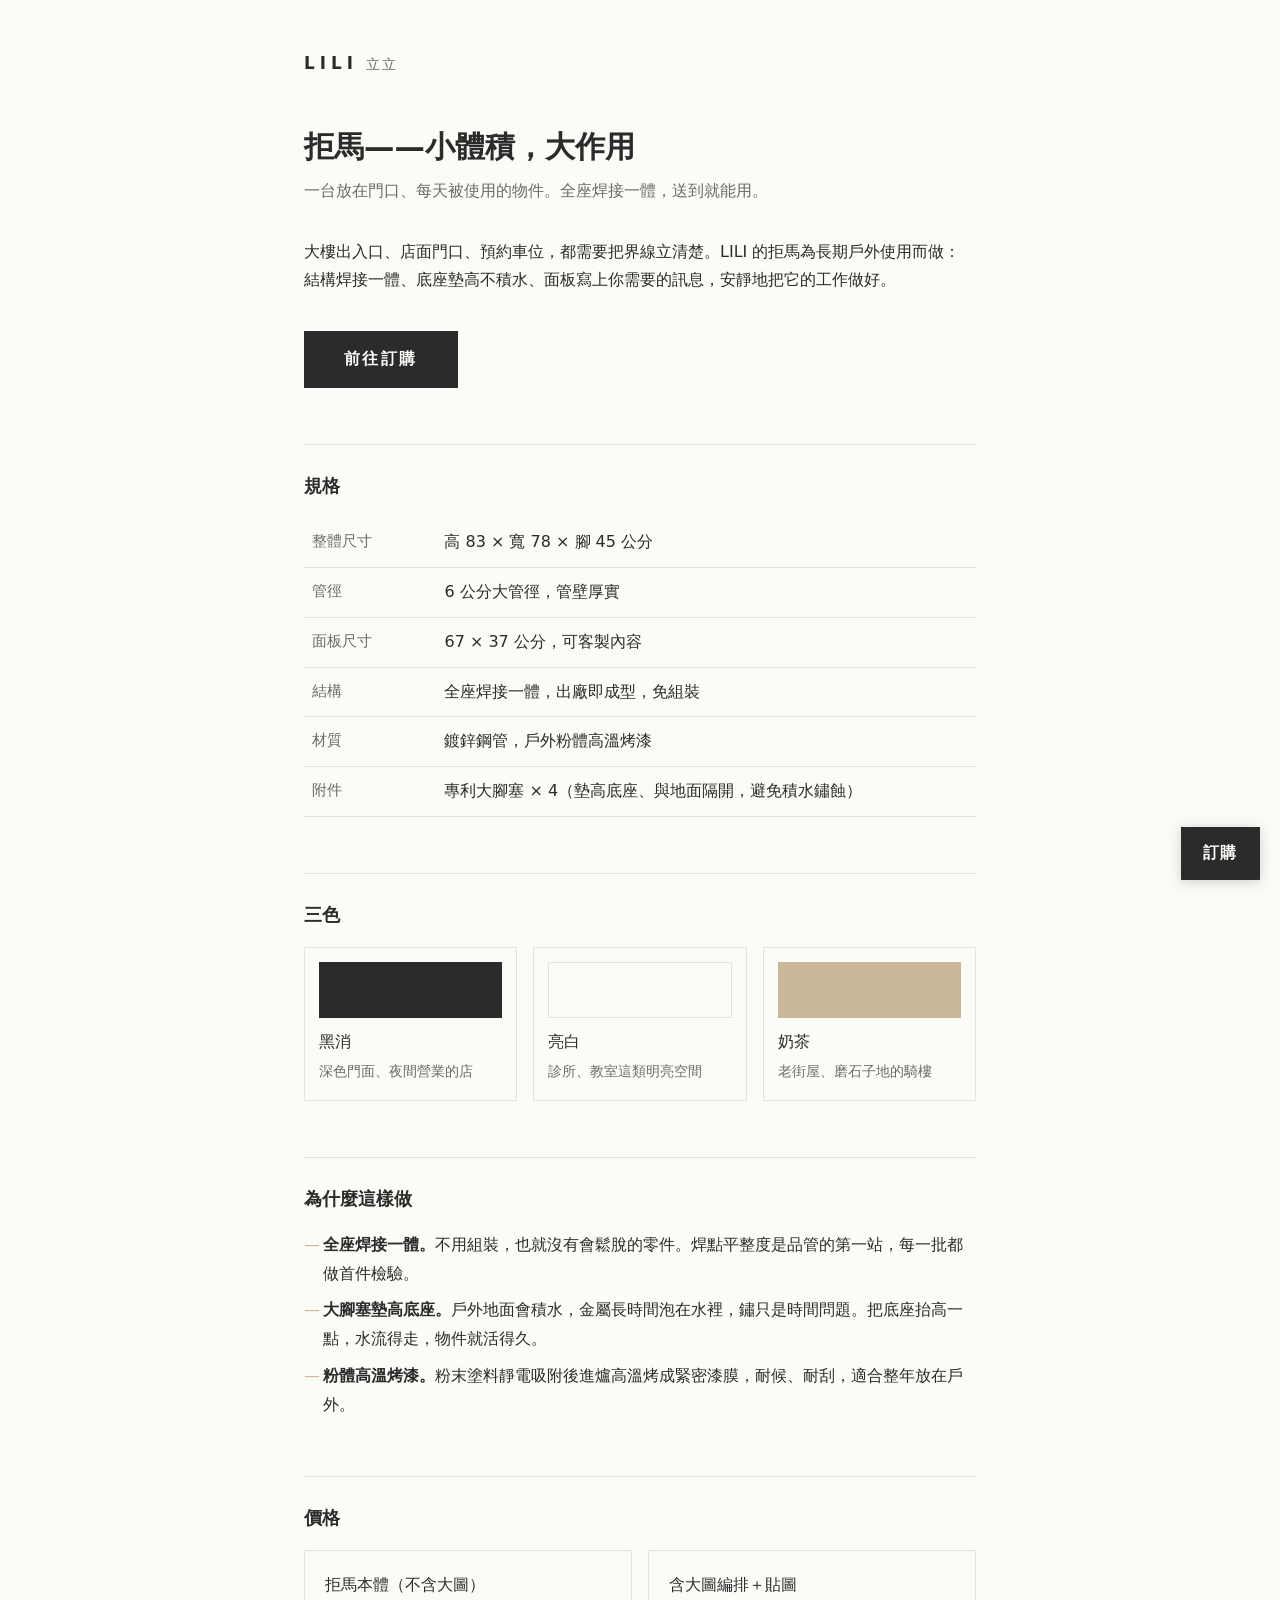
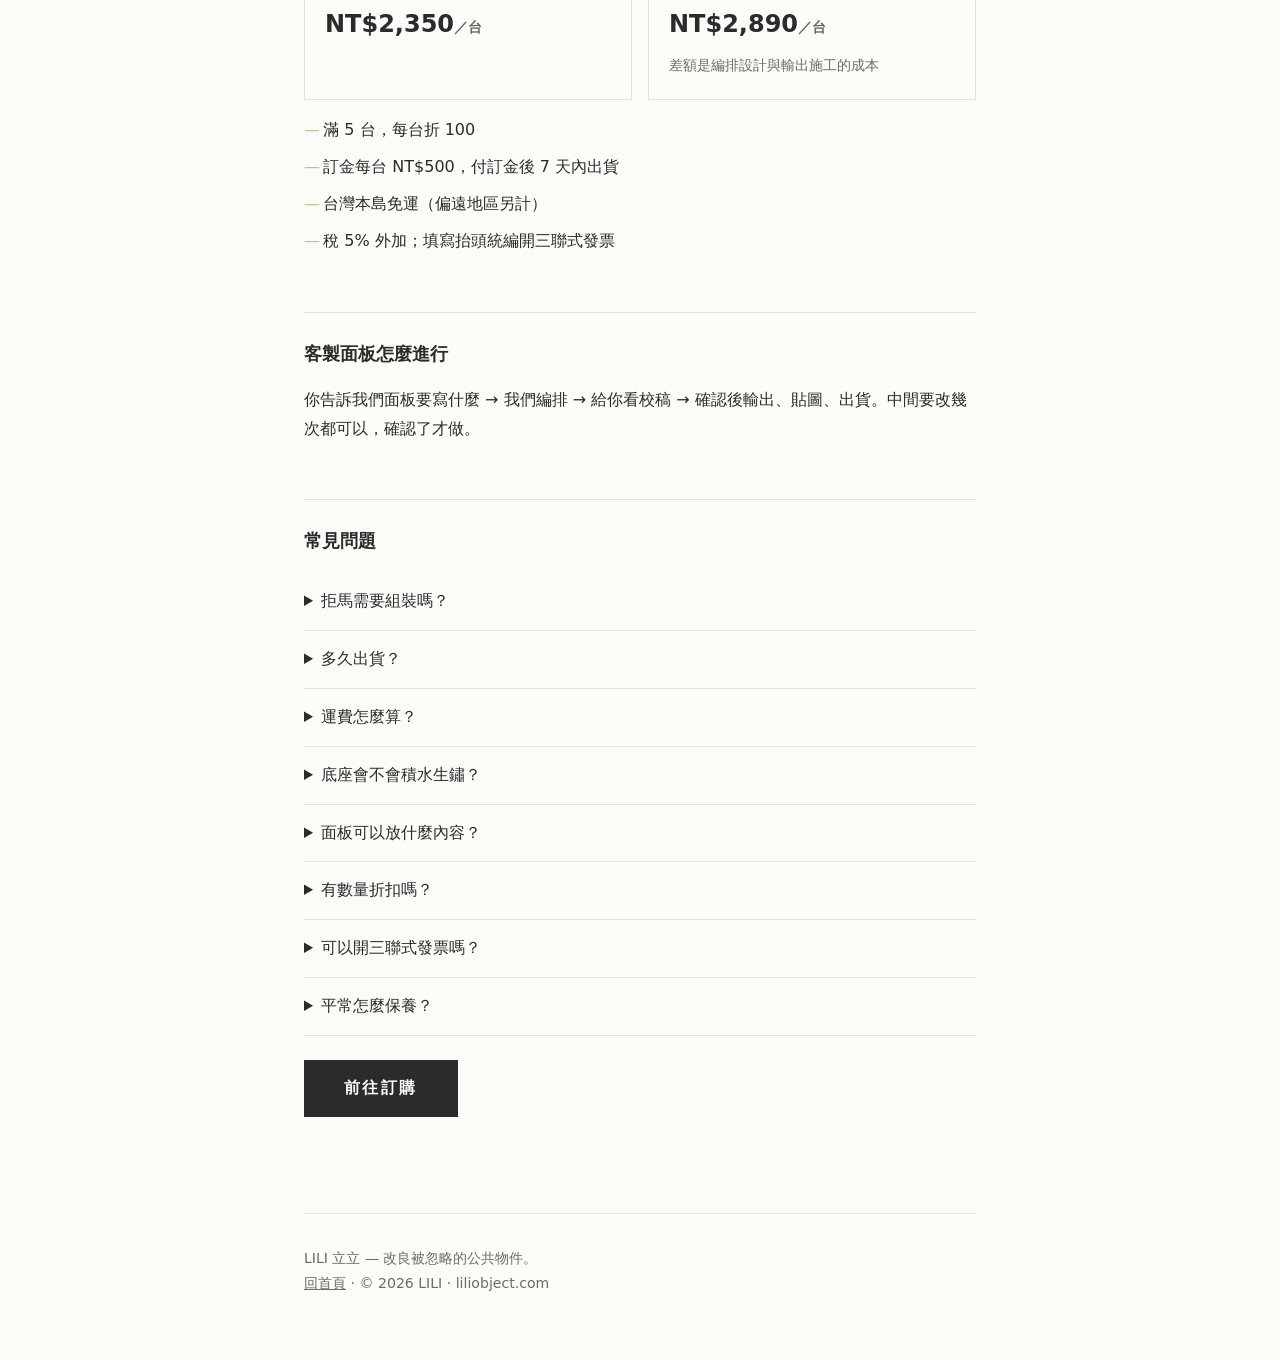
==== barricade/index.html @ a5cff953 "SEO 重構：特效首頁＋靜態規格頁＋noindex 訂購頁；補 meta/JSON-LD/sitemap/robots - index.html：完整特效版首頁，注入 meta description" ====
<!DOCTYPE html>
<html lang="zh-Hant">
<head>
<meta charset="UTF-8">
<meta name="viewport" content="width=device-width, initial-scale=1.0">
<title>拒馬 規格・價格・常見問題｜請勿停車拒馬客製｜LILI 立立</title>
<meta name="description" content="LILI 立立的拒馬：全座焊接一體免組裝，鍍鋅鋼管、戶外粉體高溫烤漆，專利大腳塞墊高底座、不積水。黑消、亮白、奶茶三色，面板可客製「請勿停車」等訊息。一台 NT$2,350，付訂金後 7 天內出貨，本島免運。">
<link rel="canonical" href="https://liliobject.com/barricade/">
<meta property="og:type" content="website">
<meta property="og:site_name" content="LILI 立立">
<meta property="og:title" content="拒馬 規格與價格｜LILI 立立">
<meta property="og:description" content="全座焊接一體免組裝，專利大腳塞墊高底座。黑消、亮白、奶茶三色，面板可客製。一台 NT$2,350，付訂金後 7 天內出貨。">
<meta property="og:url" content="https://liliobject.com/barricade/">
<meta property="og:image" content="https://liliobject.com/og.jpg">
<meta property="og:locale" content="zh_TW">
<script type="application/ld+json">
{
  "@context": "https://schema.org",
  "@graph": [
    {
      "@type": "Organization",
      "@id": "https://liliobject.com/#org",
      "name": "LILI 立立",
      "url": "https://liliobject.com/",
      "slogan": "小體積，大作用",
      "description": "LILI 立立改良被忽略的公共物件，讓它們有用、耐用、安靜地成為日常的一部分。"
    },
    {
      "@type": "Product",
      "@id": "https://liliobject.com/#barricade",
      "name": "LILI 拒馬",
      "brand": { "@id": "https://liliobject.com/#org" },
      "description": "全座焊接一體免組裝的拒馬。鍍鋅鋼管、戶外粉體高溫烤漆，附四顆專利大腳塞墊高底座、避免積水。高 83、寬 78、腳 45 公分，管徑 6 公分，面板 67×37 公分可客製。黑消、亮白、奶茶三色。",
      "color": "黑消／亮白／奶茶",
      "material": "鍍鋅鋼管、戶外粉體高溫烤漆",
      "offers": [
        {
          "@type": "Offer",
          "name": "拒馬本體（不含大圖）",
          "price": "2350",
          "priceCurrency": "TWD",
          "availability": "https://schema.org/InStock",
          "url": "https://liliobject.com/order/"
        },
        {
          "@type": "Offer",
          "name": "拒馬含大圖編排＋貼圖",
          "price": "2890",
          "priceCurrency": "TWD",
          "availability": "https://schema.org/InStock",
          "url": "https://liliobject.com/order/"
        }
      ]
    },
    {
      "@type": "FAQPage",
      "mainEntity": [
        {
          "@type": "Question",
          "name": "拒馬需要組裝嗎？",
          "acceptedAnswer": { "@type": "Answer", "text": "不用。全座焊接一體，出廠就是完成品，送到就能用，沒有要鎖的螺絲，也沒有會鬆脫的零件。" }
        },
        {
          "@type": "Question",
          "name": "多久出貨？",
          "acceptedAnswer": { "@type": "Answer", "text": "付訂金後 7 天內出貨。含客製大圖的訂單會加上校稿確認的時間，我們會在確認稿件時告訴你確切天數。" }
        },
        {
          "@type": "Question",
          "name": "運費怎麼算？",
          "acceptedAnswer": { "@type": "Answer", "text": "台灣本島免運，偏遠地區另計。" }
        },
        {
          "@type": "Question",
          "name": "底座會不會積水生鏽？",
          "acceptedAnswer": { "@type": "Answer", "text": "每台拒馬出廠附四顆專利大腳塞，把底座墊高、與地面隔開，雨水流得走，底座不積水。" }
        },
        {
          "@type": "Question",
          "name": "面板可以放什麼內容？",
          "acceptedAnswer": { "@type": "Answer", "text": "面板 67×37 公分，內容由你決定——「請勿停車」「預約車位」或你需要的訊息。我們負責編排，輸出前提供校稿，確認後才製作。" }
        },
        {
          "@type": "Question",
          "name": "有數量折扣嗎？",
          "acceptedAnswer": { "@type": "Answer", "text": "滿 5 台，每台折 100。" }
        },
        {
          "@type": "Question",
          "name": "可以開三聯式發票嗎？",
          "acceptedAnswer": { "@type": "Answer", "text": "訂購時填寫抬頭與統編即開立三聯式發票；未填寫則開二聯式。稅 5% 外加。" }
        },
        {
          "@type": "Question",
          "name": "平常怎麼保養？",
          "acceptedAnswer": { "@type": "Answer", "text": "髒了用濕布擦。長期戶外放置，偶爾檢查大腳塞有沒有位移。被撞到掉漆的話，拍照與我們聯絡，我們告訴你怎麼處理。" }
        }
      ]
    }
  ]
}
</script>
<style>
:root{--ink:#2b2b2b;--paper:#fbfbf8;--sand:#cbb79b;--divider:#e6e2d8}
*{box-sizing:border-box;margin:0;padding:0}
body{background:var(--paper);color:var(--ink);font-family:ui-sans-serif,system-ui,-apple-system,"PingFang TC","Noto Sans TC",sans-serif;line-height:1.8}
.wrap{max-width:720px;margin:0 auto;padding:0 24px}
header{padding:48px 0 8px}
.wordmark{font-weight:700;letter-spacing:.3em;font-size:1.05rem}
.wordmark span{letter-spacing:.15em;font-weight:500;font-size:.85rem;margin-left:.6em;color:#6b6b6b}
main{padding-bottom:96px}
h1{font-size:1.9rem;font-weight:700;line-height:1.4;margin:40px 0 8px}
.tagline{color:#6b6b6b;margin-bottom:32px}
h2{font-size:1.15rem;font-weight:700;margin:56px 0 16px;padding-top:24px;border-top:1px solid var(--divider)}
p{margin-bottom:12px}
ul{list-style:none}
li{padding-left:1.2em;position:relative;margin-bottom:8px}
li::before{content:"—";position:absolute;left:0;color:var(--sand)}
table{width:100%;border-collapse:collapse;margin:16px 0}
th,td{text-align:left;padding:10px 8px;border-bottom:1px solid var(--divider);font-weight:400;vertical-align:top}
th{width:9em;color:#6b6b6b;font-size:.92rem}
.colors{display:flex;gap:16px;margin:16px 0;flex-wrap:wrap}
.color{flex:1;min-width:140px;border:1px solid var(--divider);padding:14px}
.chip{width:100%;height:56px;margin-bottom:10px}
.chip.black{background:#2b2b2b}.chip.white{background:#fbfbf8;border:1px solid var(--divider)}.chip.sand{background:#cbb79b}
.price{display:flex;gap:16px;flex-wrap:wrap;margin:16px 0}
.price>div{flex:1;min-width:200px;border:1px solid var(--divider);padding:20px}
.price .num{font-size:1.5rem;font-weight:700;margin:4px 0}
.note{font-size:.9rem;color:#6b6b6b}
.cta{display:inline-block;background:var(--ink);color:var(--paper);padding:14px 40px;text-decoration:none;font-weight:700;letter-spacing:.15em;margin-top:24px}
.cta:hover{background:#000}
details{border-bottom:1px solid var(--divider);padding:14px 0}
summary{cursor:pointer;font-weight:500}
details p{margin:10px 0 4px;color:#4a4a4a}
footer{border-top:1px solid var(--divider);padding:32px 0 64px;color:#6b6b6b;font-size:.88rem}
.sticky-order{position:fixed;right:20px;bottom:20px;background:var(--ink);color:var(--paper);padding:12px 22px;text-decoration:none;font-weight:700;letter-spacing:.1em;box-shadow:0 2px 12px rgba(0,0,0,.18)}
@media (max-width:520px){h1{font-size:1.5rem}}
</style>
</head>
<body>
<div class="wrap">

<header>
  <a href="/" style="text-decoration:none;color:inherit"><div class="wordmark">LILI<span>立立</span></div></a>
</header>

<main>
<h1>拒馬——小體積，大作用</h1>
<p class="tagline">一台放在門口、每天被使用的物件。全座焊接一體，送到就能用。</p>

<p>大樓出入口、店面門口、預約車位，都需要把界線立清楚。LILI 的拒馬為長期戶外使用而做：結構焊接一體、底座墊高不積水、面板寫上你需要的訊息，安靜地把它的工作做好。</p>

<a class="cta" href="/order/">前往訂購</a>

<h2>規格</h2>
<table>
  <tr><th>整體尺寸</th><td>高 83 × 寬 78 × 腳 45 公分</td></tr>
  <tr><th>管徑</th><td>6 公分大管徑，管壁厚實</td></tr>
  <tr><th>面板尺寸</th><td>67 × 37 公分，可客製內容</td></tr>
  <tr><th>結構</th><td>全座焊接一體，出廠即成型，免組裝</td></tr>
  <tr><th>材質</th><td>鍍鋅鋼管，戶外粉體高溫烤漆</td></tr>
  <tr><th>附件</th><td>專利大腳塞 × 4（墊高底座、與地面隔開，避免積水鏽蝕）</td></tr>
</table>

<h2>三色</h2>
<div class="colors">
  <div class="color"><div class="chip black"></div>黑消<br><span class="note">深色門面、夜間營業的店</span></div>
  <div class="color"><div class="chip white"></div>亮白<br><span class="note">診所、教室這類明亮空間</span></div>
  <div class="color"><div class="chip sand"></div>奶茶<br><span class="note">老街屋、磨石子地的騎樓</span></div>
</div>

<h2>為什麼這樣做</h2>
<ul>
  <li><strong>全座焊接一體。</strong>不用組裝，也就沒有會鬆脫的零件。焊點平整度是品管的第一站，每一批都做首件檢驗。</li>
  <li><strong>大腳塞墊高底座。</strong>戶外地面會積水，金屬長時間泡在水裡，鏽只是時間問題。把底座抬高一點，水流得走，物件就活得久。</li>
  <li><strong>粉體高溫烤漆。</strong>粉末塗料靜電吸附後進爐高溫烤成緊密漆膜，耐候、耐刮，適合整年放在戶外。</li>
</ul>

<h2>價格</h2>
<div class="price">
  <div>拒馬本體（不含大圖）<div class="num">NT$2,350<span class="note">／台</span></div></div>
  <div>含大圖編排＋貼圖<div class="num">NT$2,890<span class="note">／台</span></div><span class="note">差額是編排設計與輸出施工的成本</span></div>
</div>
<ul>
  <li>滿 5 台，每台折 100</li>
  <li>訂金每台 NT$500，付訂金後 7 天內出貨</li>
  <li>台灣本島免運（偏遠地區另計）</li>
  <li>稅 5% 外加；填寫抬頭統編開三聯式發票</li>
</ul>

<h2>客製面板怎麼進行</h2>
<p>你告訴我們面板要寫什麼 → 我們編排 → 給你看校稿 → 確認後輸出、貼圖、出貨。中間要改幾次都可以，確認了才做。</p>

<h2>常見問題</h2>
<details><summary>拒馬需要組裝嗎？</summary><p>不用。全座焊接一體，出廠就是完成品，送到就能用，沒有要鎖的螺絲，也沒有會鬆脫的零件。</p></details>
<details><summary>多久出貨？</summary><p>付訂金後 7 天內出貨。含客製大圖的訂單會加上校稿確認的時間，我們會在確認稿件時告訴你確切天數。</p></details>
<details><summary>運費怎麼算？</summary><p>台灣本島免運，偏遠地區另計。</p></details>
<details><summary>底座會不會積水生鏽？</summary><p>每台拒馬出廠附四顆專利大腳塞，把底座墊高、與地面隔開，雨水流得走，底座不積水。</p></details>
<details><summary>面板可以放什麼內容？</summary><p>面板 67 × 37 公分，內容由你決定——「請勿停車」「預約車位」或你需要的訊息。我們負責編排，輸出前提供校稿，確認後才製作。</p></details>
<details><summary>有數量折扣嗎？</summary><p>滿 5 台，每台折 100。</p></details>
<details><summary>可以開三聯式發票嗎？</summary><p>訂購時填寫抬頭與統編即開立三聯式發票；未填寫則開二聯式。稅 5% 外加。</p></details>
<details><summary>平常怎麼保養？</summary><p>髒了用濕布擦。長期戶外放置，偶爾檢查大腳塞有沒有位移。被撞到掉漆的話，拍照與我們聯絡，我們告訴你怎麼處理。</p></details>

<a class="cta" href="/order/">前往訂購</a>
</main>

<footer>
  LILI 立立 — 改良被忽略的公共物件。<br>
  <a href="/" style="color:inherit">回首頁</a> · © 2026 LILI · liliobject.com
</footer>

</div>
<a class="sticky-order" href="/order/">訂購</a>
</body>
</html>
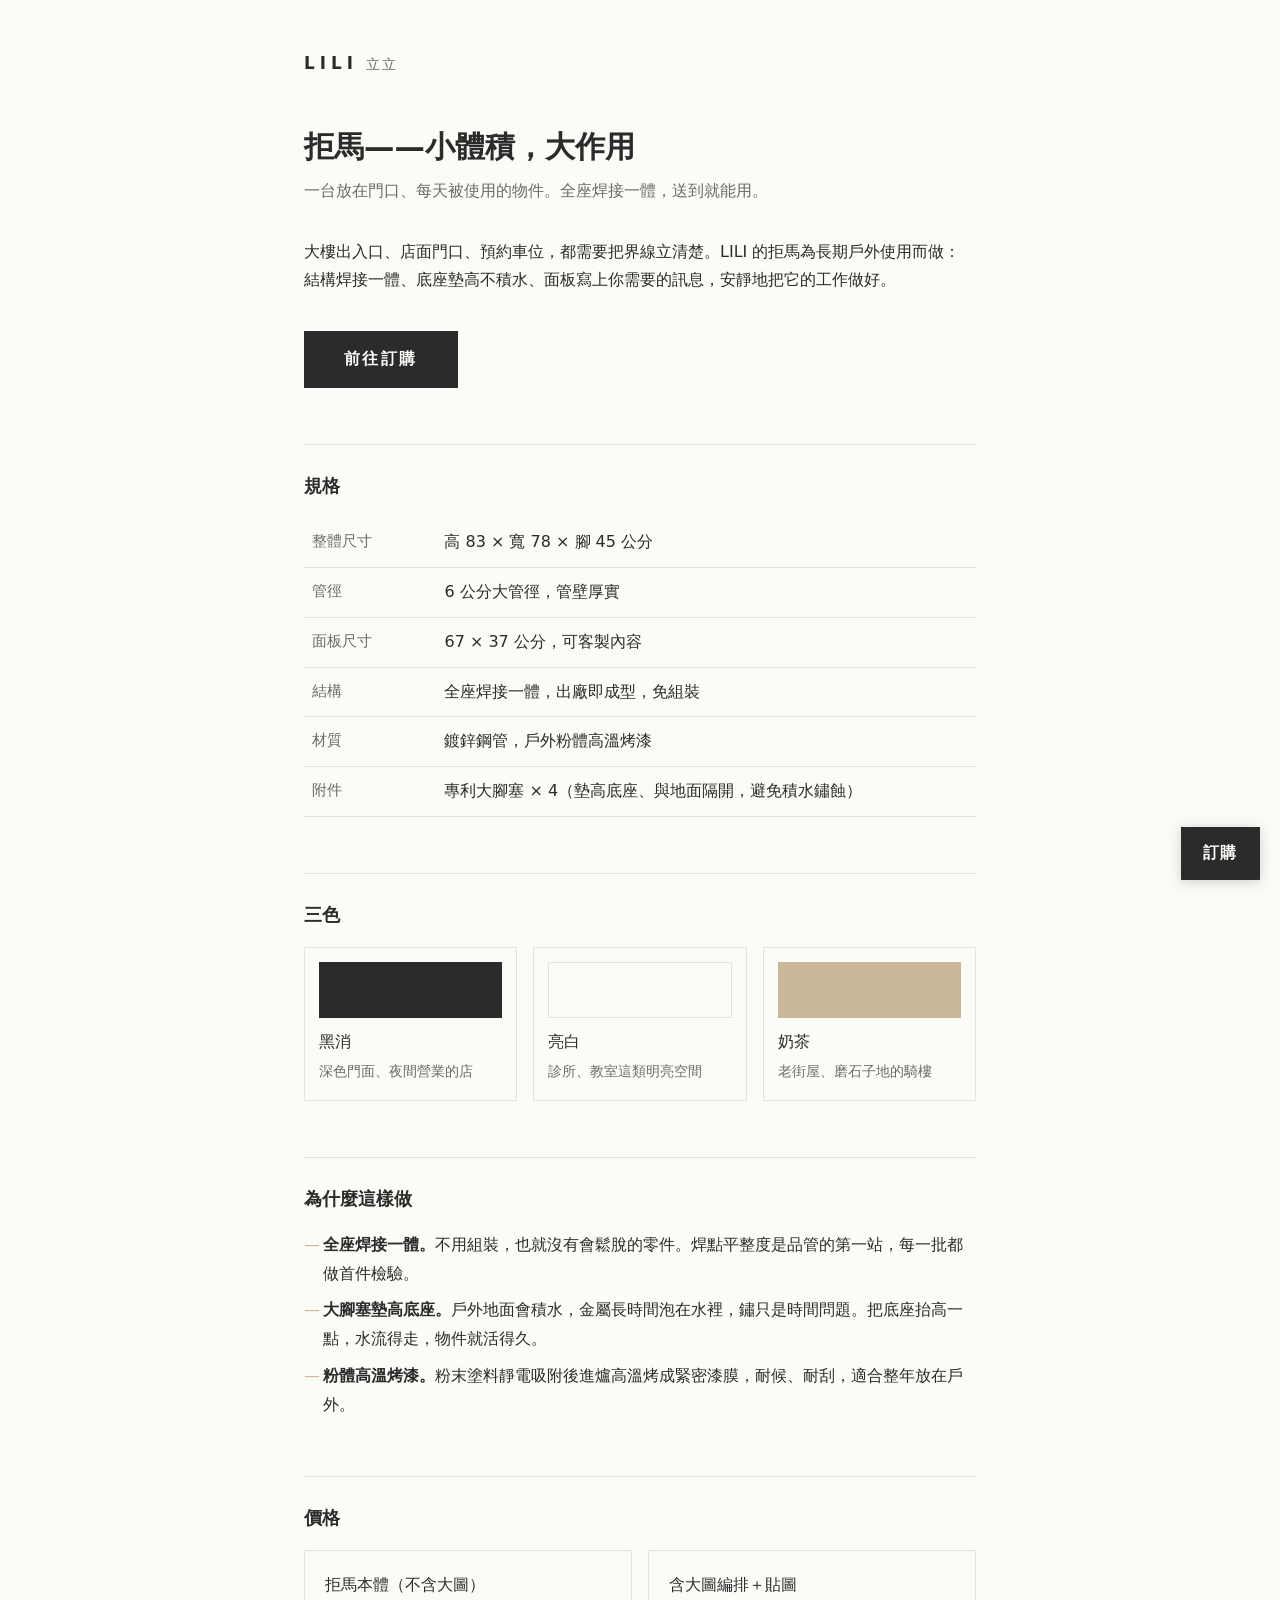
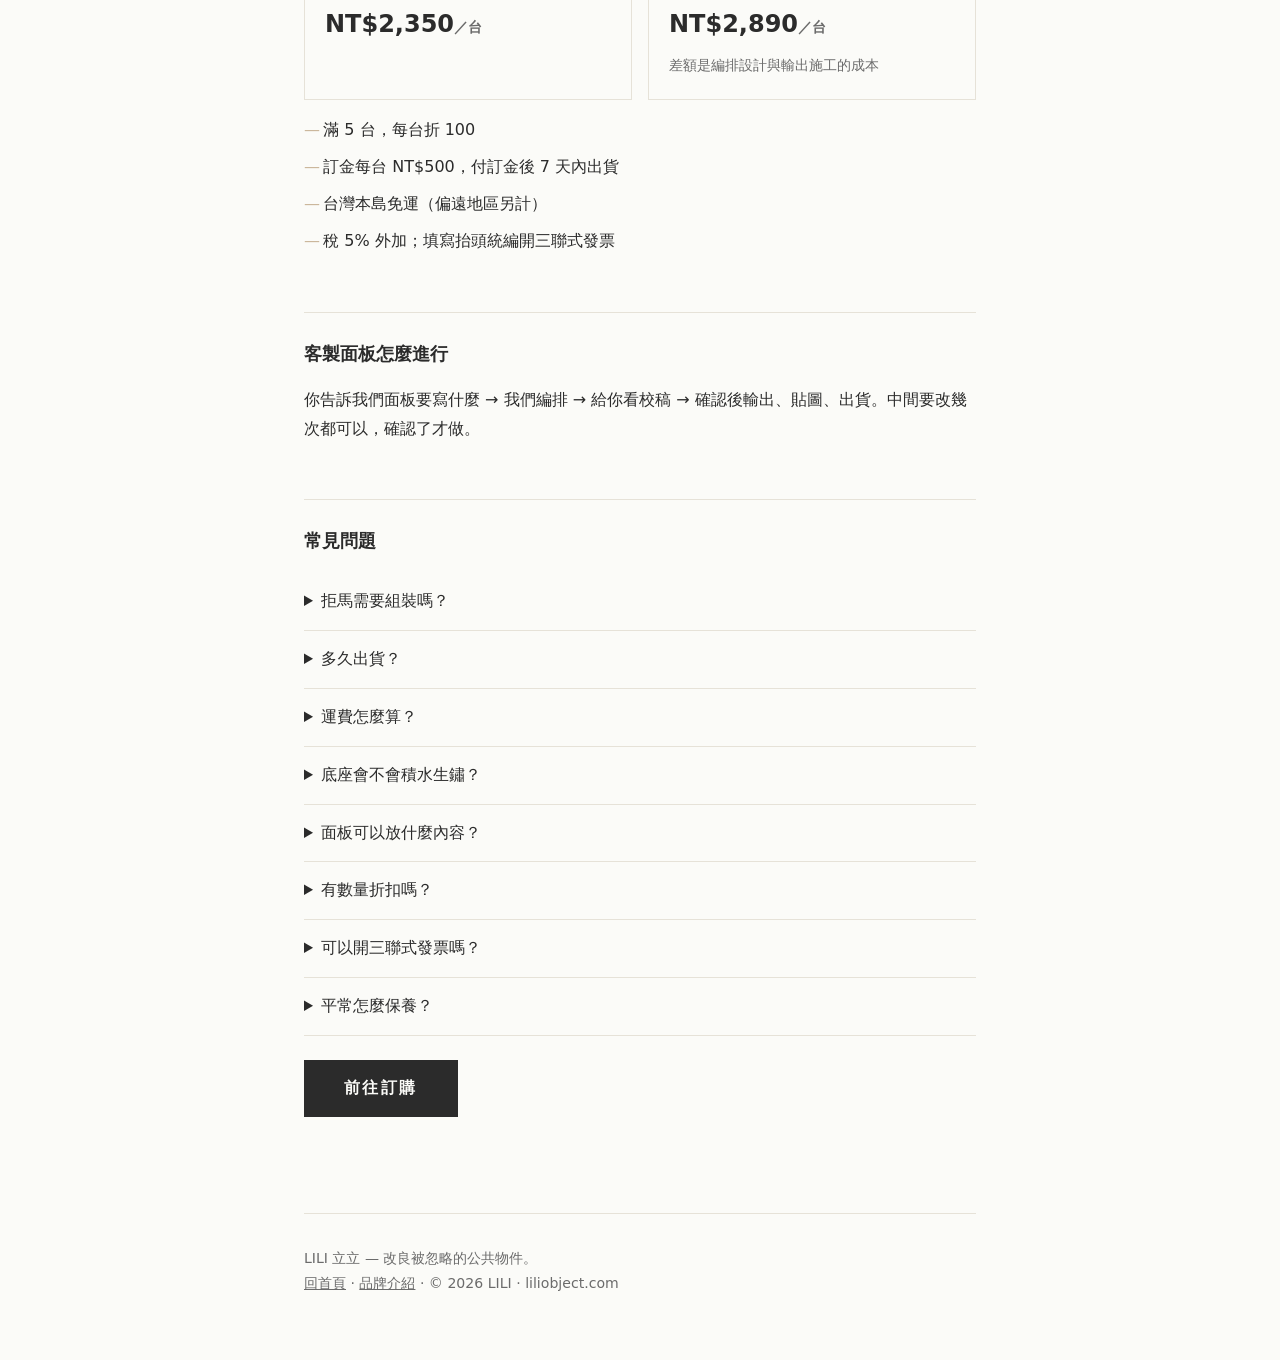
==== commit 40a774aa: "品牌站併入 /brand/：權重集中同一網域 - brand/：品牌形象站（Vite 建置產物），canonical/OG 指向 liliobject.com/brand/ - 「前往訂購」改連 li" ====
--- a/barricade/index.html
+++ b/barricade/index.html
@@ -206,7 +206,7 @@
 
 <footer>
   LILI 立立 — 改良被忽略的公共物件。<br>
-  <a href="/" style="color:inherit">回首頁</a> · © 2026 LILI · liliobject.com
+  <a href="/" style="color:inherit">回首頁</a> · <a href="/brand/" style="color:inherit">品牌介紹</a> · © 2026 LILI · liliobject.com
 </footer>
 
 </div>
